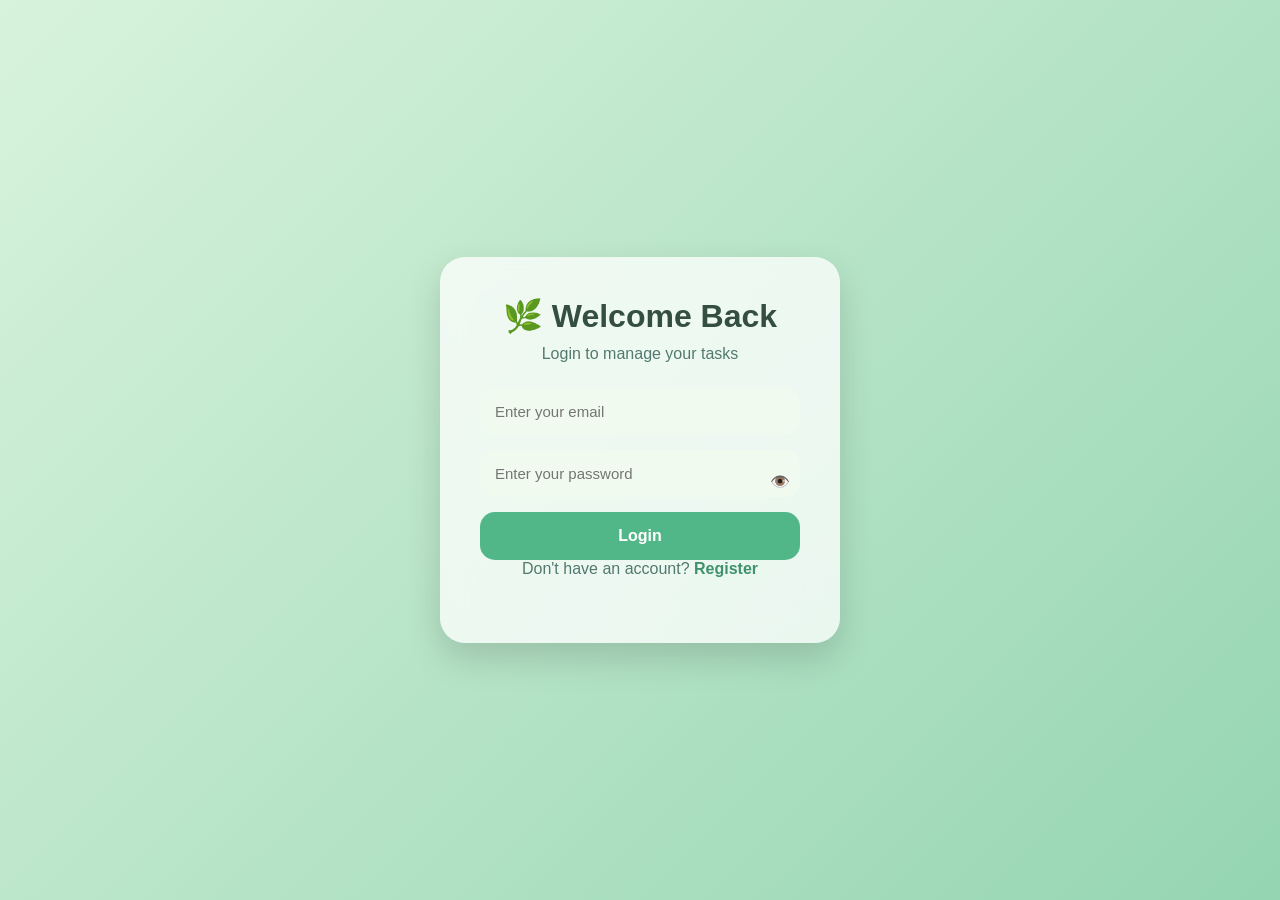
==== frontend/login.html @ f35fb68e "first" ====
<!DOCTYPE html>
<html lang="en">

<head>
    <meta charset="UTF-8">
    <meta name="viewport" content="width=device-width,initial-scale=1.0">

    <title>Login</title>

    <link rel="stylesheet" href="./auth.css">

</head>

<body>

    <div class="auth-box">

        <h1>🌿 Welcome Back</h1>

        <p>Login to manage your tasks</p>


        <form id="loginForm">

            <input type="email" id="email" placeholder="Enter your email">
            <div class="password-box">
                <input type="password" id="password" placeholder="Enter your password">
                <span id="togglePassword">👁️</span>
            </div>
            <button type="submit" id="loginBtn">Login</button>

        </form>

        <p>
            Don't have an account?

            <a href="./register.html">
                Register
            </a>

        </p>


    </div>


    <script src="./config.js"></script>
    <script src="./login.js"></script>

</body>

</html>
---- frontend/auth.css ----
*{
    margin:0;
    padding:0;
    box-sizing:border-box;
    font-family:"Segoe UI",sans-serif;
}

body{

    min-height:100vh;

    display:flex;

    justify-content:center;

    align-items:center;


    background:linear-gradient(
        135deg,
        #d8f3dc,
        #b7e4c7,
        #95d5b2
    );
}


.auth-box{

    width:400px;

    padding:40px;

    background:rgba(255,255,255,0.75);

    backdrop-filter:blur(15px);

    border-radius:25px;

    box-shadow:
    0 15px 35px rgba(0,0,0,0.15);

    text-align:center;

}


.auth-box h1{

    color:#344e41;

    margin-bottom:10px;

}


.auth-box p{

    color:#52796f;

    margin-bottom:25px;

}


.auth-box input{

    width:100%;

    padding:15px;

    margin-bottom:15px;

    border:none;

    outline:none;

    border-radius:15px;

    background:#f1faee;

    font-size:15px;

}


.auth-box input:focus{

    border:2px solid #52b788;

}



.auth-box button{

    width:100%;

    padding:15px;

    border:none;

    border-radius:15px;

    background:#52b788;

    color:white;

    font-size:16px;

    font-weight:bold;

    cursor:pointer;

    transition:0.3s;

}


.auth-box button:hover{

    background:#40916c;

    transform:translateY(-3px);

}


.auth-box a{

    color:#40916c;

    text-decoration:none;

    font-weight:bold;

}
.password-box{
    position:relative;
    width:100%;
}

.password-box input{
    width:100%;
    padding-right:40px;
}

#togglePassword{
    position:absolute;
    right:10px;
    top:50%;
    transform:translateY(-50%);
    cursor:pointer;
}



@media(max-width:450px){

    .auth-box{

        width:90%;

        padding:30px;

    }

}
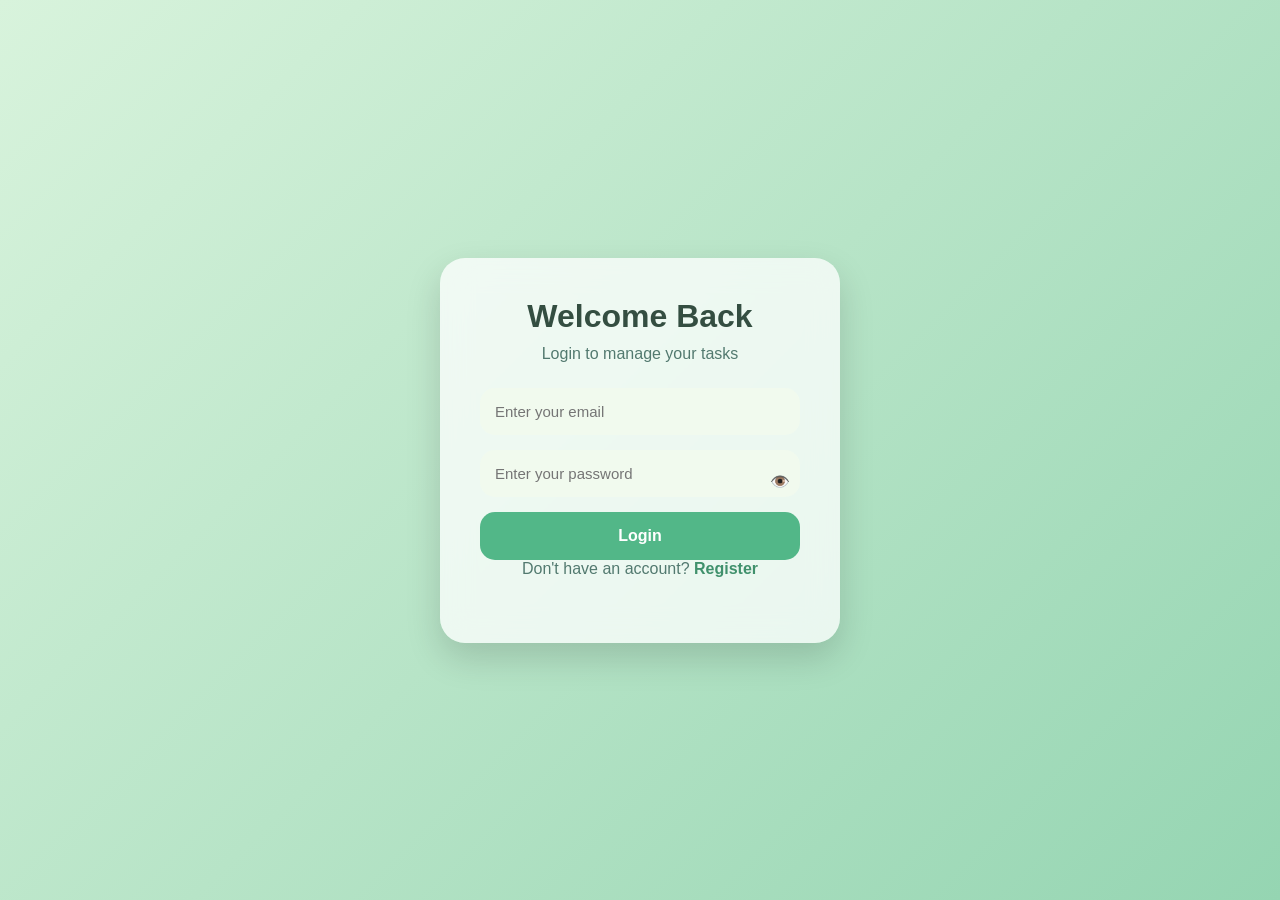
==== commit ac5bb449: "img dele" ====
--- a/frontend/login.html
+++ b/frontend/login.html
@@ -15,7 +15,7 @@
 
     <div class="auth-box">
 
-        <h1>🌿 Welcome Back</h1>
+        <h1>Welcome Back</h1>
 
         <p>Login to manage your tasks</p>
 
@@ -49,4 +49,4 @@
 
 </body>
 
-</html>+</html>
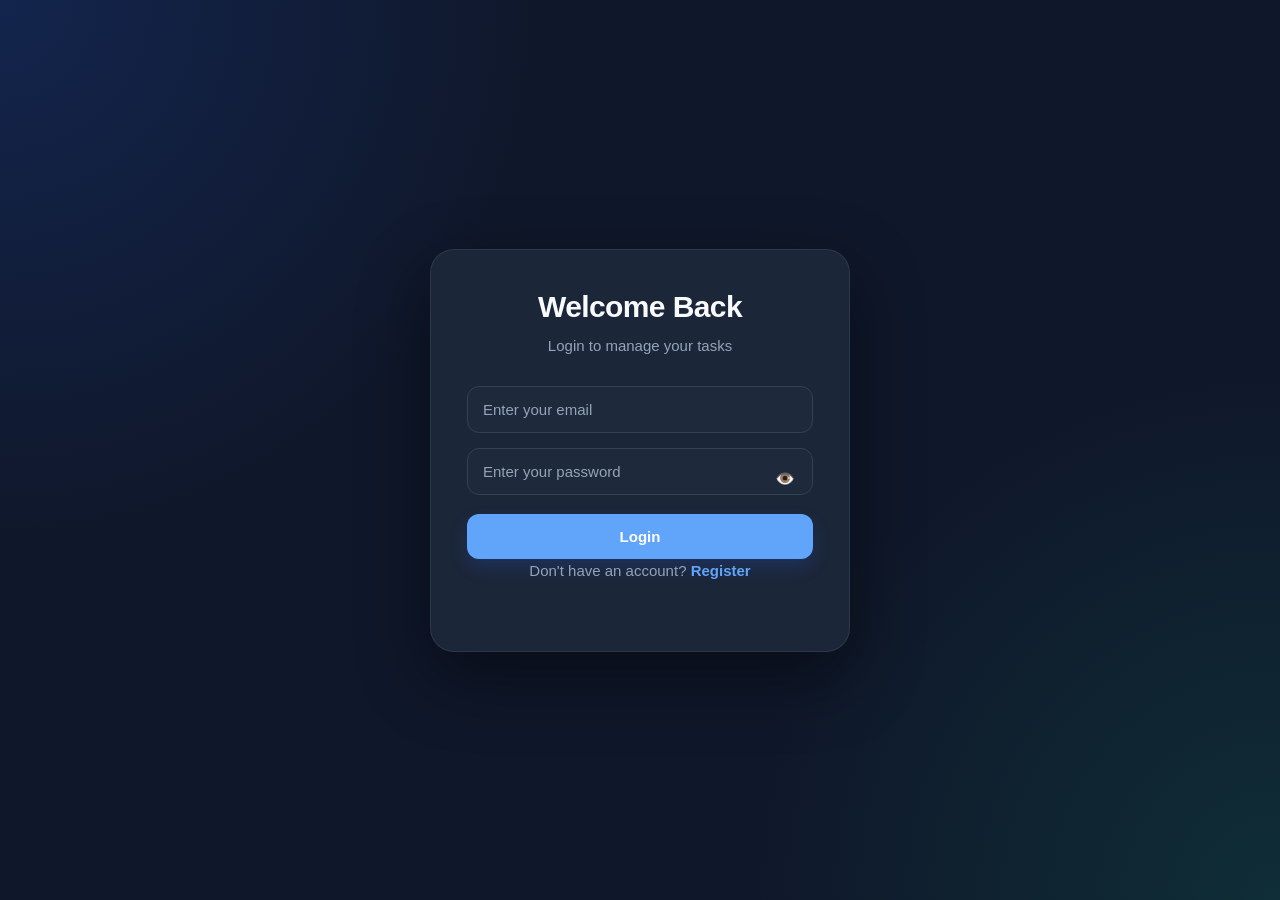
==== commit ebac65ba: "dark theme" ====
--- a/frontend/login.html
+++ b/frontend/login.html
@@ -11,7 +11,7 @@
 
 </head>
 
-<body>
+<body class="dark">
 
     <div class="auth-box">
 
--- a/frontend/auth.css
+++ b/frontend/auth.css
@@ -1,168 +1,518 @@
-*{
-    margin:0;
-    padding:0;
-    box-sizing:border-box;
-    font-family:"Segoe UI",sans-serif;
-}
-
-body{
-
-    min-height:100vh;
-
-    display:flex;
-
-    justify-content:center;
-
-    align-items:center;
-
-
-    background:linear-gradient(
-        135deg,
-        #d8f3dc,
-        #b7e4c7,
-        #95d5b2
-    );
-}
-
-
-.auth-box{
-
-    width:400px;
-
-    padding:40px;
-
-    background:rgba(255,255,255,0.75);
-
-    backdrop-filter:blur(15px);
-
-    border-radius:25px;
+/* =========================================================
+   TODO APP - AUTHENTICATION UI
+   Modern Light / Dark Theme
+   Existing classes and IDs preserved
+   ========================================================= */
+
+* {
+    margin: 0;
+    padding: 0;
+    box-sizing: border-box;
+    font-family: "Segoe UI", Inter, Arial, sans-serif;
+}
+
+
+/* =========================================================
+   THEME VARIABLES
+   ========================================================= */
+
+:root {
+    --primary: #2563eb;
+    --primary-hover: #1d4ed8;
+
+    --background: #f1f5f9;
+    --background-secondary: #e0f2fe;
+
+    --card: rgba(255, 255, 255, 0.92);
+    --card-border: rgba(255, 255, 255, 0.8);
+
+    --input: #f8fafc;
+    --input-border: #e2e8f0;
+    --input-focus: #2563eb;
+
+    --text: #172033;
+    --text-secondary: #64748b;
+    --link: #2563eb;
+
+    --shadow: 0 25px 60px rgba(15, 23, 42, 0.12);
+
+    --toggle-background: #e2e8f0;
+    --toggle-text: #172033;
+}
+
+
+/* =========================================================
+   DARK THEME
+   Add class="dark" to <body> to activate
+   ========================================================= */
+
+body.dark {
+    --primary: #60a5fa;
+    --primary-hover: #3b82f6;
+
+    --background: #0f172a;
+    --background-secondary: #111827;
+
+    --card: rgba(30, 41, 59, 0.92);
+    --card-border: rgba(255, 255, 255, 0.08);
+
+    --input: #1e293b;
+    --input-border: #334155;
+    --input-focus: #60a5fa;
+
+    --text: #f8fafc;
+    --text-secondary: #94a3b8;
+    --link: #60a5fa;
+
+    --shadow: 0 25px 70px rgba(0, 0, 0, 0.45);
+
+    --toggle-background: #334155;
+    --toggle-text: #f8fafc;
+}
+
+
+/* =========================================================
+   BODY
+   ========================================================= */
+
+body {
+    min-height: 100vh;
+
+    display: flex;
+    justify-content: center;
+    align-items: center;
+
+    padding: 20px;
+
+    color: var(--text);
+
+    background:
+        radial-gradient(
+            circle at top left,
+            rgba(37, 99, 235, 0.18),
+            transparent 35%
+        ),
+        radial-gradient(
+            circle at bottom right,
+            rgba(16, 185, 129, 0.14),
+            transparent 35%
+        ),
+        var(--background);
+
+    transition:
+        background 0.35s ease,
+        color 0.35s ease;
+
+    animation: pageLoad 0.6s ease;
+}
+
+
+/* =========================================================
+   PAGE ANIMATION
+   ========================================================= */
+
+@keyframes pageLoad {
+    from {
+        opacity: 0;
+        transform: translateY(18px);
+    }
+
+    to {
+        opacity: 1;
+        transform: translateY(0);
+    }
+}
+
+
+/* =========================================================
+   AUTH CARD
+   ========================================================= */
+
+.auth-box {
+    width: min(420px, 100%);
+
+    padding: 40px 36px;
+
+    text-align: center;
+
+    background: var(--card);
+
+    border: 1px solid var(--card-border);
+
+    border-radius: 24px;
+
+    backdrop-filter: blur(20px);
+
+    box-shadow: var(--shadow);
+
+    transition:
+        background 0.35s ease,
+        border-color 0.35s ease,
+        box-shadow 0.35s ease;
+
+    animation: cardAppear 0.7s ease;
+}
+
+
+@keyframes cardAppear {
+    from {
+        opacity: 0;
+        transform: scale(0.96) translateY(15px);
+    }
+
+    to {
+        opacity: 1;
+        transform: scale(1) translateY(0);
+    }
+}
+
+
+/* =========================================================
+   HEADING
+   ========================================================= */
+
+.auth-box h1 {
+    margin-bottom: 10px;
+
+    color: var(--text);
+
+    font-size: 30px;
+
+    font-weight: 750;
+
+    letter-spacing: -0.6px;
+}
+
+
+/* =========================================================
+   DESCRIPTION
+   ========================================================= */
+
+.auth-box p {
+    margin-bottom: 28px;
+
+    color: var(--text-secondary);
+
+    font-size: 15px;
+
+    line-height: 1.6;
+}
+
+
+/* =========================================================
+   INPUT
+   ========================================================= */
+
+.auth-box input {
+    width: 100%;
+
+    padding: 14px 15px;
+
+    margin-bottom: 15px;
+
+    border: 1px solid var(--input-border);
+
+    outline: none;
+
+    border-radius: 12px;
+
+    background: var(--input);
+
+    color: var(--text);
+
+    font-size: 15px;
+
+    transition:
+        border-color 0.2s ease,
+        box-shadow 0.2s ease,
+        background 0.2s ease,
+        transform 0.2s ease;
+}
+
+
+.auth-box input::placeholder {
+    color: var(--text-secondary);
+}
+
+
+.auth-box input:focus {
+    border-color: var(--input-focus);
+
+    background: var(--card);
 
     box-shadow:
-    0 15px 35px rgba(0,0,0,0.15);
-
-    text-align:center;
-
-}
-
-
-.auth-box h1{
-
-    color:#344e41;
-
-    margin-bottom:10px;
-
-}
-
-
-.auth-box p{
-
-    color:#52796f;
-
-    margin-bottom:25px;
-
-}
-
-
-.auth-box input{
-
-    width:100%;
-
-    padding:15px;
-
-    margin-bottom:15px;
-
-    border:none;
-
-    outline:none;
-
-    border-radius:15px;
-
-    background:#f1faee;
-
-    font-size:15px;
-
-}
-
-
-.auth-box input:focus{
-
-    border:2px solid #52b788;
-
-}
-
-
-
-.auth-box button{
-
-    width:100%;
-
-    padding:15px;
-
-    border:none;
-
-    border-radius:15px;
-
-    background:#52b788;
-
-    color:white;
-
-    font-size:16px;
-
-    font-weight:bold;
-
-    cursor:pointer;
-
-    transition:0.3s;
-
-}
-
-
-.auth-box button:hover{
-
-    background:#40916c;
-
-    transform:translateY(-3px);
-
-}
-
-
-.auth-box a{
-
-    color:#40916c;
-
-    text-decoration:none;
-
-    font-weight:bold;
-
-}
-.password-box{
-    position:relative;
-    width:100%;
-}
-
-.password-box input{
-    width:100%;
-    padding-right:40px;
-}
-
-#togglePassword{
-    position:absolute;
-    right:10px;
-    top:50%;
-    transform:translateY(-50%);
-    cursor:pointer;
-}
-
-
-
-@media(max-width:450px){
-
-    .auth-box{
-
-        width:90%;
-
-        padding:30px;
-
-    }
-
-}+        0 0 0 4px rgba(37, 99, 235, 0.10);
+
+    transform: translateY(-1px);
+}
+
+
+/* =========================================================
+   PASSWORD BOX
+   ========================================================= */
+
+.password-box {
+    position: relative;
+
+    width: 100%;
+}
+
+
+.password-box input {
+    width: 100%;
+
+    padding-right: 48px;
+}
+
+
+/* =========================================================
+   PASSWORD TOGGLE
+   ========================================================= */
+
+#togglePassword {
+    position: absolute;
+
+    right: 14px;
+    top: 50%;
+
+    transform: translateY(-50%);
+
+    display: flex;
+    align-items: center;
+    justify-content: center;
+
+    width: 28px;
+    height: 28px;
+
+    border-radius: 8px;
+
+    cursor: pointer;
+
+    color: var(--text-secondary);
+
+    transition:
+        color 0.2s ease,
+        background 0.2s ease,
+        transform 0.2s ease;
+}
+
+
+#togglePassword:hover {
+    color: var(--primary);
+
+    background: rgba(37, 99, 235, 0.10);
+
+    transform: translateY(-50%) scale(1.05);
+}
+
+
+/* =========================================================
+   AUTH BUTTON
+   ========================================================= */
+
+.auth-box button {
+    width: 100%;
+
+    padding: 14px 16px;
+
+    margin-top: 4px;
+
+    border: none;
+
+    border-radius: 12px;
+
+    background: var(--primary);
+
+    color: white;
+
+    font-size: 15px;
+
+    font-weight: 650;
+
+    cursor: pointer;
+
+    box-shadow:
+        0 8px 18px rgba(37, 99, 235, 0.18);
+
+    transition:
+        background 0.2s ease,
+        transform 0.2s ease,
+        box-shadow 0.2s ease;
+}
+
+
+.auth-box button:hover {
+    background: var(--primary-hover);
+
+    transform: translateY(-2px);
+
+    box-shadow:
+        0 12px 25px rgba(37, 99, 235, 0.25);
+}
+
+
+.auth-box button:active {
+    transform: scale(0.98);
+}
+
+
+/* =========================================================
+   LINKS
+   ========================================================= */
+
+.auth-box a {
+    color: var(--link);
+
+    text-decoration: none;
+
+    font-weight: 650;
+
+    transition:
+        color 0.2s ease,
+        opacity 0.2s ease;
+}
+
+
+.auth-box a:hover {
+    color: var(--primary-hover);
+
+    text-decoration: underline;
+}
+
+
+/* =========================================================
+   THEME TOGGLE
+   Optional button
+   ========================================================= */
+
+.theme-toggle {
+    position: fixed;
+
+    top: 20px;
+    right: 20px;
+
+    width: 42px;
+    height: 42px;
+
+    display: flex;
+    align-items: center;
+    justify-content: center;
+
+    border: 1px solid var(--card-border);
+
+    border-radius: 12px;
+
+    background: var(--toggle-background);
+
+    color: var(--toggle-text);
+
+    cursor: pointer;
+
+    font-size: 18px;
+
+    box-shadow: 0 8px 20px rgba(15, 23, 42, 0.10);
+
+    transition:
+        transform 0.2s ease,
+        background 0.3s ease,
+        color 0.3s ease;
+}
+
+
+.theme-toggle:hover {
+    transform: translateY(-2px) rotate(5deg);
+}
+
+
+/* =========================================================
+   SMALL STATUS / ERROR MESSAGE
+   Works if you add these classes later
+   ========================================================= */
+
+.error-message {
+    margin-top: 10px;
+
+    color: #ef4444;
+
+    font-size: 13px;
+}
+
+
+.success-message {
+    margin-top: 10px;
+
+    color: #16a34a;
+
+    font-size: 13px;
+}
+
+
+/* =========================================================
+   MOBILE
+   ========================================================= */
+
+@media (max-width: 450px) {
+
+    body {
+        padding: 15px;
+    }
+
+
+    .auth-box {
+        width: 100%;
+
+        padding: 32px 22px;
+
+        border-radius: 20px;
+    }
+
+
+    .auth-box h1 {
+        font-size: 26px;
+    }
+
+
+    .auth-box p {
+        font-size: 14px;
+
+        margin-bottom: 24px;
+    }
+
+
+    .auth-box input {
+        padding: 13px 14px;
+    }
+
+
+    .auth-box button {
+        padding: 13px 14px;
+    }
+
+
+    .theme-toggle {
+        top: 12px;
+
+        right: 12px;
+
+        width: 38px;
+        height: 38px;
+    }
+}
+
+
+/* =========================================================
+   REDUCED MOTION
+   ========================================================= */
+
+@media (prefers-reduced-motion: reduce) {
+
+    *,
+    *::before,
+    *::after {
+        animation-duration: 0.01ms !important;
+
+        animation-iteration-count: 1 !important;
+
+        transition-duration: 0.01ms !important;
+    }
+}
